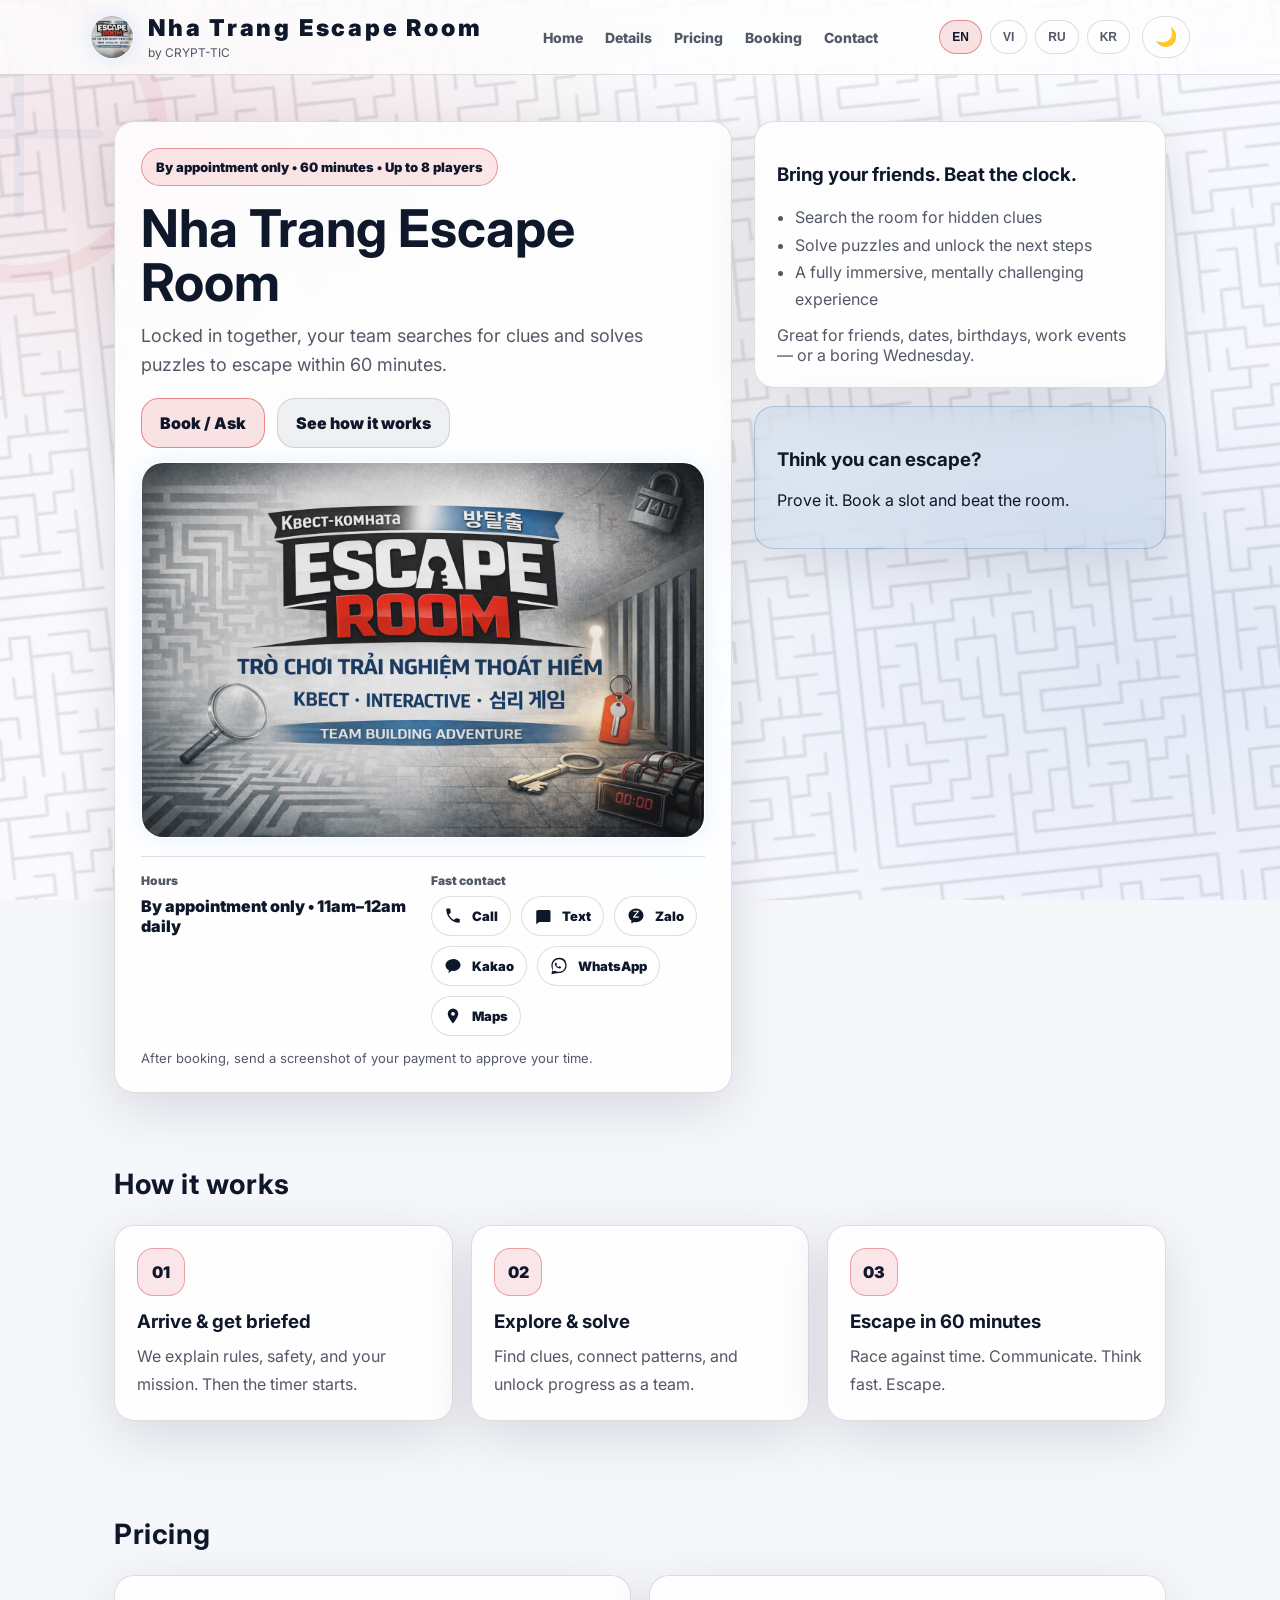
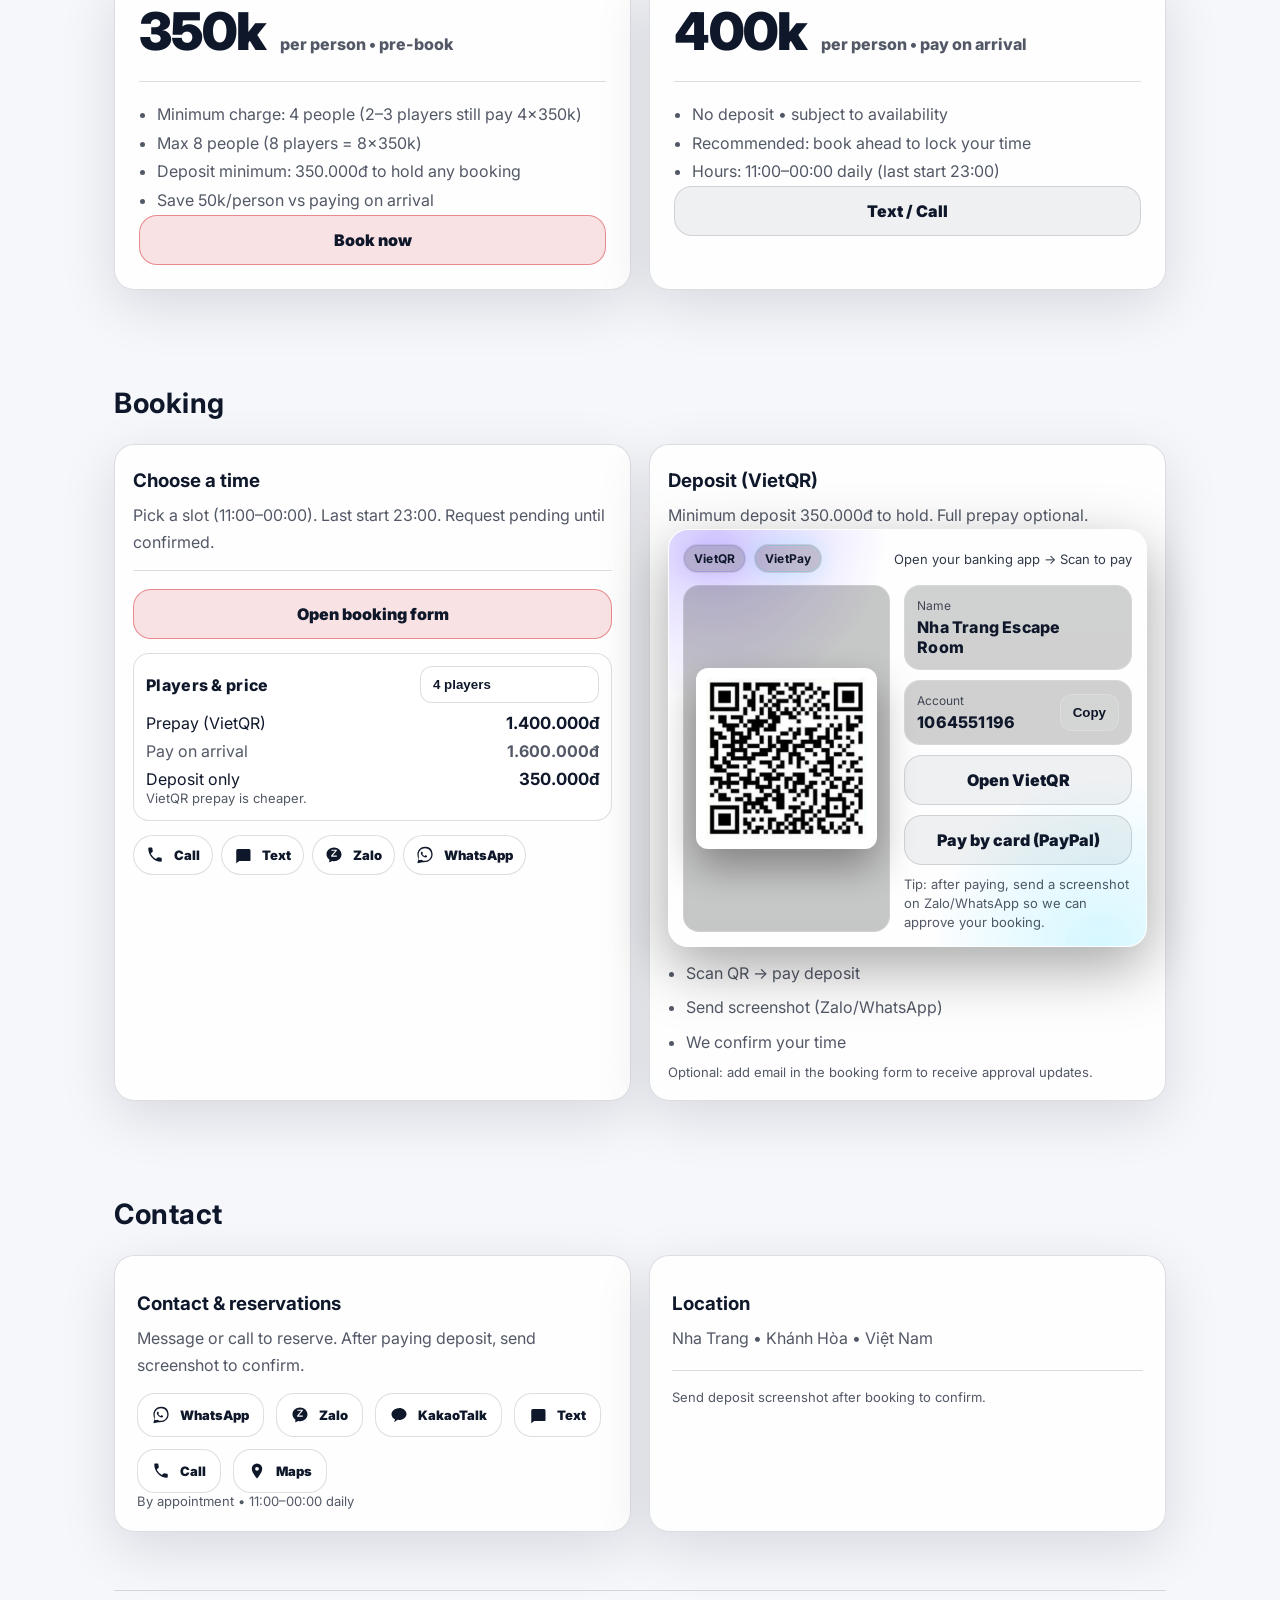
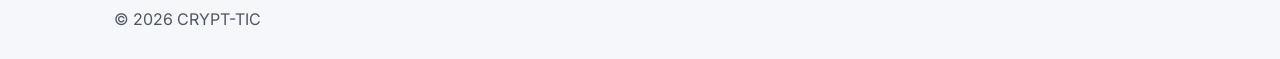
==== index.html @ bd9e9a72 "Add files via upload" ====
<!doctype html>
<html lang="en">
<head>
  <meta charset="utf-8"/>
  <meta name="viewport" content="width=device-width,initial-scale=1"/>
  <title>Nha Trang Escape Room by CRYPT-TIC • Nha Trang</title>
  <meta name="description" content="Escape room in Nha Trang. Book a time, pay deposit, and play in 60 minutes."/>
  <link rel="preconnect" href="https://fonts.googleapis.com">
  <link rel="preconnect" href="https://fonts.gstatic.com" crossorigin>
  <link href="https://fonts.googleapis.com/css2?family=Inter:wght@400;600;800;900&display=swap" rel="stylesheet">
  <link rel="stylesheet" href="styles.css"/>
</head>
<body>
  <div class="bg" aria-hidden="true"></div>

  <header class="topbar">
    <div class="wrap topbar-inner">
      <div class="brand">
        <img class="logo" src="[data-uri]" alt="Logo">
        <div class="brand-text">
          <div class="brand-title">Nha Trang Escape Room</div>
          <div class="brand-sub">by CRYPT-TIC</div>
        </div>
      </div>

      <button id="nav-toggle" class="nav-toggle" type="button" aria-label="Menu">☰</button>

      <nav class="nav">
        <a href="#home" data-i18n="nav_home">Home</a>
        <a href="#details" data-i18n="nav_details">Details</a>
        <a href="#pricing" data-i18n="nav_pricing">Pricing</a>
        <a href="#booking" data-i18n="nav_booking">Booking</a>
        <a href="#contact" data-i18n="nav_contact">Contact</a>
      </nav>

      <div class="lang-and-mode">
        <div class="lang">
          <button class="lang-btn" data-lang="en" type="button">EN</button>
          <button class="lang-btn" data-lang="vi" type="button">VI</button>
          <button class="lang-btn" data-lang="ru" type="button">RU</button>
          <button class="lang-btn" data-lang="ko" type="button">KR</button>
        </div>
        <button id="dark-toggle" class="dark-toggle" type="button" aria-label="Dark mode">🌙</button>
      </div>
    </div>
  </header>

  <main class="wrap">
    <section id="home" class="hero">
      <div class="hero-card">
        <div class="pill" data-i18n="pill">Private bookings • 60 minutes • Up to 8 players</div>
        <h1 data-i18n="hero_title">Nha Trang Escape Room</h1>
        <p class="lead" data-i18n="hero_lead">Locked in together, your team searches for clues and solves puzzles to escape within 60 minutes.</p>

        <div class="cta-row">
          <a class="btn primary" href="#booking" data-i18n="cta_book">Book / Ask</a>
          <a class="btn ghost" href="#details" data-i18n="cta_learn">See how it works</a>
        </div>
        <div class="heroMedia">
          <img src="[data-uri]" alt="Nha Trang Escape Room">
        </div>

        <div class="quick">
          <div class="quick-item">
            <div class="quick-label" data-i18n="quick_hours_label">Hours</div>
            <div class="quick-value" data-i18n="quick_hours_value">By appointment • 11am–12am daily</div>
          </div>

          <div class="quick-item">
            <div class="quick-label" data-i18n="quick_phone_label">Fast contact</div>
            <div class="quick-actions">
              <a class="chip" href="#" data-link="tel"><svg viewBox='0 0 24 24' width='18' height='18' fill='currentColor' aria-hidden='true'><path d='M6.62 10.79a15.05 15.05 0 0 0 6.59 6.59l2.2-2.2a1 1 0 0 1 1.01-.24c1.12.37 2.33.57 3.58.57a1 1 0 0 1 1 1V20a1 1 0 0 1-1 1C10.85 21 3 13.15 3 3a1 1 0 0 1 1-1h3.5a1 1 0 0 1 1 1c0 1.25.2 2.46.57 3.58a1 1 0 0 1-.24 1.01l-2.2 2.2z'/></svg><span data-i18n="btn_call">Call</span></a>
              <a class="chip" href="#" data-link="sms"><svg viewBox='0 0 24 24' width='18' height='18' fill='currentColor' aria-hidden='true'><path d='M4 4h16a2 2 0 0 1 2 2v13a1 1 0 0 1-1 1H7l-4 3V6a2 2 0 0 1 2-2zm2 5h12v2H6V9zm0 4h9v2H6v-2z'/></svg><span data-i18n="btn_text">Text</span></a>
              <a class="chip" href="#" data-link="zalo"><svg viewBox='0 0 24 24' width='18' height='18' fill='currentColor' aria-hidden='true'><path d='M12 2C6.48 2 2 6.02 2 10.97c0 2.84 1.47 5.37 3.77 7.03V22l3.66-2.01c.83.2 1.7.31 2.57.31 5.52 0 10-4.02 10-8.97S17.52 2 12 2zm3.73 12.21H8.27v-1.46l5.52-6.3H8.5V5h7.23v1.46l-5.52 6.3h5.52v1.45z'/></svg><span>Zalo</span></a>
              <a class="chip" href="#" data-link="kakao"><svg viewBox="0 0 24 24" width="18" height="18" fill="currentColor" aria-hidden="true"><path d="M12 3C6.48 3 2 6.58 2 11c0 2.86 1.88 5.39 4.7 6.82-.2.7-.74 2.56-.85 3-.14.58.21.57.44.42.18-.12 2.88-1.95 4.05-2.75.55.08 1.12.12 1.7.12 5.52 0 10-3.58 10-8s-4.48-8-10-8z"/></svg><span>Kakao</span></a>
              <a class="chip" href="#" data-link="whatsapp"><svg viewBox='0 0 32 32' width='18' height='18' fill='currentColor' aria-hidden='true'><path d='M19.11 17.37c-.27-.14-1.62-.8-1.87-.89-.25-.09-.43-.14-.61.14-.18.27-.7.89-.86 1.07-.16.18-.32.2-.59.07-.27-.14-1.15-.42-2.19-1.35-.81-.72-1.36-1.61-1.52-1.88-.16-.27-.02-.41.12-.55.12-.12.27-.32.41-.48.14-.16.18-.27.27-.45.09-.18.05-.34-.02-.48-.07-.14-.61-1.47-.84-2.01-.22-.54-.45-.46-.61-.47h-.52c-.18 0-.48.07-.73.34-.25.27-.95.93-.95 2.27s.97 2.64 1.11 2.82c.14.18 1.91 2.91 4.63 4.08.65.28 1.16.45 1.55.58.65.21 1.25.18 1.72.11.52-.08 1.62-.66 1.85-1.3.23-.64.23-1.19.16-1.3-.07-.11-.25-.18-.52-.32z'/><path d='M26.7 5.3A13.48 13.48 0 0 0 16 1.5C8.54 1.5 2.5 7.54 2.5 15c0 2.38.62 4.7 1.8 6.74L2.5 30.5l9-1.76A13.43 13.43 0 0 0 16 28.5c7.46 0 13.5-6.04 13.5-13.5 0-3.6-1.4-6.98-2.8-9.7zM16 26.3c-2.03 0-4.02-.55-5.76-1.6l-.41-.24-5.34 1.04 1.01-5.2-.27-.43A11.22 11.22 0 0 1 4.8 15C4.8 8.8 9.8 3.8 16 3.8S27.2 8.8 27.2 15 22.2 26.3 16 26.3z'/></svg><span>WhatsApp</span></a>
              <a class="chip" href="#" data-link="maps"><svg viewBox='0 0 24 24' width='18' height='18' fill='currentColor' aria-hidden='true'><path d='M12 2a7 7 0 0 1 7 7c0 5.25-7 13-7 13S5 14.25 5 9a7 7 0 0 1 7-7zm0 9.5a2.5 2.5 0 1 0 0-5 2.5 2.5 0 0 0 0 5z'/></svg><span data-i18n="btn_maps">Maps</span></a>
            </div>
          </div>
        </div>

        <div class="muted small hint-inline" data-i18n="screenshot_note">After booking, send a screenshot of your payment to approve your time.</div>
      </div>

      <div class="hero-side">
        <div class="panel">
          <h3 data-i18n="side_title">Bring your friends. Beat the clock.</h3>
          <ul class="bullets">
            <li data-i18n="b1">Search the room for hidden clues</li>
            <li data-i18n="b2">Solve puzzles and unlock the next steps</li>
            <li data-i18n="b3">A fully immersive, mentally challenging experience</li>
          </ul>
          <div class="note" data-i18n="side_note">Great for friends, dates, birthdays, work events — or a boring Wednesday.</div>
        </div>

        <div class="panel panel-dark">
          <h3 data-i18n="challenge_title">Think you can escape?</h3>
          <p data-i18n="challenge_text">Prove it. Book a slot and beat the room.</p>
        </div>
      </div>
    </section>

    <section id="details" class="section">
      <h2 data-i18n="details_title">How it works</h2>
      <div class="grid-3">
        <div class="card">
          <div class="card-num">01</div>
          <h3 data-i18n="d1_title">Arrive & get briefed</h3>
          <p data-i18n="d1_text">We explain rules, safety, and your mission. Then the timer starts.</p>
        </div>
        <div class="card">
          <div class="card-num">02</div>
          <h3 data-i18n="d2_title">Explore & solve</h3>
          <p data-i18n="d2_text">Find clues, connect patterns, and unlock progress as a team.</p>
        </div>
        <div class="card">
          <div class="card-num">03</div>
          <h3 data-i18n="d3_title">Escape in 60 minutes</h3>
          <p data-i18n="d3_text">Race against time. Communicate. Think fast. Escape.</p>
        </div>
      </div>
    </section>

    <section id="pricing" class="section">
      <h2 data-i18n="pricing_title">Pricing</h2>
      <div class="pricing">
        <div class="price-card">
          <div class="price-top">
            <div class="price-big">350k</div>
            <div class="price-sub" data-i18n="price_prebook_sub">per person • pre-book</div>
          </div>
          <div class="divider"></div>
          <ul class="checklist">
            <li data-i18n="price_min_charge">Minimum charge: 4 people (2–3 players still pay 4×350k)</li>
            <li data-i18n="price_max">Max 8 people (8 players = 8×350k)</li>
            <li data-i18n="price_deposit">Deposit minimum: 350.000đ to hold any booking</li>
            <li data-i18n="price_save">Save 50k/person vs paying on arrival</li>
          </ul>
          <a class="btn primary full" href="#" id="book-now" data-i18n="cta_booknow">Book now</a>
        </div>

        <div class="price-card">
          <div class="price-top">
            <div class="price-big">400k</div>
            <div class="price-sub" data-i18n="price_walkin_sub">per person • pay on arrival</div>
          </div>
          <div class="divider"></div>
          <ul class="checklist">
            <li data-i18n="price_walkin_rule1">No deposit • subject to availability</li>
            <li data-i18n="price_walkin_rule2">Recommended: book ahead to lock your time</li>
            <li data-i18n="price_hours">Hours: 11:00–00:00 daily (last start 23:00)</li>
          </ul>
          <a class="btn ghost full" href="#contact" data-i18n="cta_textcall">Text / Call</a>
        </div>
      </div>
    </section>

    <section id="booking" class="section">
      <h2 data-i18n="booking_title">Booking</h2>
      <div class="contact compact">
        <div class="card">
          <h3 data-i18n="booking_calendar_title">Choose a time</h3>
<p class="muted" style="margin-top:10px" data-i18n="booking_calendar_text">Pick a slot (11:00–00:00). Last start 23:00. Request pending until confirmed.</p>
          <div class="divider" style="margin-top:14px"></div>
          <a class="btn primary full booking-open-top" href="#" id="openBookingBtn" target="_blank" rel="noopener" data-i18n="booking_open">Open booking form</a>


          

          

          <div class="paycalc" aria-label="Price calculator" style="margin-top:14px;">
                  <div class="paycalc-top">
                    <div class="paycalc-title">Players & price</div>
                    <div class="paycalc-select">
                      <label for="calcPlayers" class="sr-only">Players</label>
                      <select id="calcPlayers" aria-label="Players"></select>
                    </div>
                  </div>
                  <div class="paycalc-lines">
                    <div class="paycalc-line"><span>Prepay (VietQR)</span><strong id="calcPrepay">—</strong></div>
                    <div class="paycalc-line muted"><span>Pay on arrival</span><strong id="calcArrival">—</strong></div>
                    <div class="paycalc-line"><span>Deposit only</span><strong id="calcDeposit">—</strong></div>
                  </div>
                  <div class="muted small" id="calcNote">Minimum charge applies (4 players). VietQR prepay is cheaper.</div>
                </div>

<div class="booking-actions" style="margin-top:14px">
            <a class="chip" href="#" data-link="tel"><svg viewBox='0 0 24 24' width='18' height='18' fill='currentColor' aria-hidden='true'><path d='M6.62 10.79a15.05 15.05 0 0 0 6.59 6.59l2.2-2.2a1 1 0 0 1 1.01-.24c1.12.37 2.33.57 3.58.57a1 1 0 0 1 1 1V20a1 1 0 0 1-1 1C10.85 21 3 13.15 3 3a1 1 0 0 1 1-1h3.5a1 1 0 0 1 1 1c0 1.25.2 2.46.57 3.58a1 1 0 0 1-.24 1.01l-2.2 2.2z'/></svg><span data-i18n="btn_call">Call</span></a>
            <a class="chip" href="#" data-link="sms"><svg viewBox='0 0 24 24' width='18' height='18' fill='currentColor' aria-hidden='true'><path d='M4 4h16a2 2 0 0 1 2 2v13a1 1 0 0 1-1 1H7l-4 3V6a2 2 0 0 1 2-2zm2 5h12v2H6V9zm0 4h9v2H6v-2z'/></svg><span data-i18n="btn_text">Text</span></a>
            <a class="chip" href="#" data-link="zalo"><svg viewBox='0 0 24 24' width='18' height='18' fill='currentColor' aria-hidden='true'><path d='M12 2C6.48 2 2 6.02 2 10.97c0 2.84 1.47 5.37 3.77 7.03V22l3.66-2.01c.83.2 1.7.31 2.57.31 5.52 0 10-4.02 10-8.97S17.52 2 12 2zm3.73 12.21H8.27v-1.46l5.52-6.3H8.5V5h7.23v1.46l-5.52 6.3h5.52v1.45z'/></svg><span>Zalo</span></a>
            <a class="chip" href="#" data-link="whatsapp"><svg viewBox='0 0 32 32' width='18' height='18' fill='currentColor' aria-hidden='true'><path d='M19.11 17.37c-.27-.14-1.62-.8-1.87-.89-.25-.09-.43-.14-.61.14-.18.27-.7.89-.86 1.07-.16.18-.32.2-.59.07-.27-.14-1.15-.42-2.19-1.35-.81-.72-1.36-1.61-1.52-1.88-.16-.27-.02-.41.12-.55.12-.12.27-.32.41-.48.14-.16.18-.27.27-.45.09-.18.05-.34-.02-.48-.07-.14-.61-1.47-.84-2.01-.22-.54-.45-.46-.61-.47h-.52c-.18 0-.48.07-.73.34-.25.27-.95.93-.95 2.27s.97 2.64 1.11 2.82c.14.18 1.91 2.91 4.63 4.08.65.28 1.16.45 1.55.58.65.21 1.25.18 1.72.11.52-.08 1.62-.66 1.85-1.3.23-.64.23-1.19.16-1.3-.07-.11-.25-.18-.52-.32z'/><path d='M26.7 5.3A13.48 13.48 0 0 0 16 1.5C8.54 1.5 2.5 7.54 2.5 15c0 2.38.62 4.7 1.8 6.74L2.5 30.5l9-1.76A13.43 13.43 0 0 0 16 28.5c7.46 0 13.5-6.04 13.5-13.5 0-3.6-1.4-6.98-2.8-9.7zM16 26.3c-2.03 0-4.02-.55-5.76-1.6l-.41-.24-5.34 1.04 1.01-5.2-.27-.43A11.22 11.22 0 0 1 4.8 15C4.8 8.8 9.8 3.8 16 3.8S27.2 8.8 27.2 15 22.2 26.3 16 26.3z'/></svg><span>WhatsApp</span></a>
          </div>

          <!-- Duplicate booking CTA removed: keep only the TOP Open booking form button -->
        </div>

        <div class="card">
          <h3 data-i18n="booking_deposit_title">Deposit (VietQR)</h3>
          <p class="muted" data-i18n="booking_deposit_text">Minimum deposit 350.000đ to hold. Full prepay optional.</p>
                    <div class="paycard">
            <div class="paycard-head">
              <div class="paycard-logos" aria-hidden="true">
                <span class="logo-chip vietqr">VietQR</span>
                <span class="logo-chip vietpay">VietPay</span>
              </div>
              <div class="paycard-note" data-i18n="pay_note">Open your banking app → Scan to pay</div>
            </div>

            <div class="paycard-body">
              <div class="paycard-qr">
                <img id="vietqr" src="" alt="VietQR payment QR" class="qr-code" loading="lazy">
              </div>

              <div class="paycard-info">
                <div class="payrow">
                  <div class="k" data-i18n="pay_name_label">Name</div>
                  <div class="v">Nha Trang Escape Room</div>
                </div>
                <div class="payrow">
                  <div class="k" data-i18n="pay_account_label">Account</div>
                  <div class="v">1064551196</div>
                  <button class="copy" data-copy="1064551196" type="button" aria-label="Copy account" data-i18n="copy_btn">Copy</button>
                </div>


                <a id="open-vietqr" class="btn ghost full" href="#" target="_blank" rel="noopener" data-i18n="booking_open_vietqr">Open VietQR</a>
                <a id="pay-card" class="btn ghost full" href="#" target="_blank" rel="noopener">Pay by card (PayPal)</a>
                <div class="muted small" data-i18n="pay_tip">Tip: after paying, send a screenshot on Zalo/WhatsApp so we can approve your booking.</div>
              </div>
            </div>
          </div>
          <ul class="checklist">
            <li data-i18n="booking_step1">Scan QR → pay deposit</li>
            <li data-i18n="booking_step2">Send screenshot (SMS/Zalo/WhatsApp)</li>
            <li data-i18n="booking_step3">We confirm your time</li>
          </ul>
          <div class="muted small" data-i18n="booking_email_note">Optional: add email in the booking form to receive approval updates.</div>
        </div>
      </div>
    </section>

    <section id="contact" class="section">
      <h2 data-i18n="contact_title">Contact</h2>
      <div class="contact compact">
        <div class="card">
          <h3 data-i18n="contact_book">Contact & reservations</h3>
          <p class="muted" data-i18n="contact_text">Message or call to reserve. After paying deposit, send screenshot to confirm.</p>

          <div class="social-buttons">
            <a class="chip big" href="#" data-link="whatsapp"><svg viewBox='0 0 32 32' width='18' height='18' fill='currentColor' aria-hidden='true'><path d='M19.11 17.37c-.27-.14-1.62-.8-1.87-.89-.25-.09-.43-.14-.61.14-.18.27-.7.89-.86 1.07-.16.18-.32.2-.59.07-.27-.14-1.15-.42-2.19-1.35-.81-.72-1.36-1.61-1.52-1.88-.16-.27-.02-.41.12-.55.12-.12.27-.32.41-.48.14-.16.18-.27.27-.45.09-.18.05-.34-.02-.48-.07-.14-.61-1.47-.84-2.01-.22-.54-.45-.46-.61-.47h-.52c-.18 0-.48.07-.73.34-.25.27-.95.93-.95 2.27s.97 2.64 1.11 2.82c.14.18 1.91 2.91 4.63 4.08.65.28 1.16.45 1.55.58.65.21 1.25.18 1.72.11.52-.08 1.62-.66 1.85-1.3.23-.64.23-1.19.16-1.3-.07-.11-.25-.18-.52-.32z'/><path d='M26.7 5.3A13.48 13.48 0 0 0 16 1.5C8.54 1.5 2.5 7.54 2.5 15c0 2.38.62 4.7 1.8 6.74L2.5 30.5l9-1.76A13.43 13.43 0 0 0 16 28.5c7.46 0 13.5-6.04 13.5-13.5 0-3.6-1.4-6.98-2.8-9.7zM16 26.3c-2.03 0-4.02-.55-5.76-1.6l-.41-.24-5.34 1.04 1.01-5.2-.27-.43A11.22 11.22 0 0 1 4.8 15C4.8 8.8 9.8 3.8 16 3.8S27.2 8.8 27.2 15 22.2 26.3 16 26.3z'/></svg><span>WhatsApp</span></a>
            <a class="chip big" href="#" data-link="zalo"><svg viewBox='0 0 24 24' width='18' height='18' fill='currentColor' aria-hidden='true'><path d='M12 2C6.48 2 2 6.02 2 10.97c0 2.84 1.47 5.37 3.77 7.03V22l3.66-2.01c.83.2 1.7.31 2.57.31 5.52 0 10-4.02 10-8.97S17.52 2 12 2zm3.73 12.21H8.27v-1.46l5.52-6.3H8.5V5h7.23v1.46l-5.52 6.3h5.52v1.45z'/></svg><span>Zalo</span></a>
            <a class="chip big" href="#" data-link="kakao"><svg viewBox="0 0 24 24" width="18" height="18" fill="currentColor" aria-hidden="true"><path d="M12 3C6.48 3 2 6.58 2 11c0 2.86 1.88 5.39 4.7 6.82-.2.7-.74 2.56-.85 3-.14.58.21.57.44.42.18-.12 2.88-1.95 4.05-2.75.55.08 1.12.12 1.7.12 5.52 0 10-3.58 10-8s-4.48-8-10-8z"/></svg><span>KakaoTalk</span></a>
            <a class="chip big" href="#" data-link="sms"><svg viewBox='0 0 24 24' width='18' height='18' fill='currentColor' aria-hidden='true'><path d='M4 4h16a2 2 0 0 1 2 2v13a1 1 0 0 1-1 1H7l-4 3V6a2 2 0 0 1 2-2zm2 5h12v2H6V9zm0 4h9v2H6v-2z'/></svg><span data-i18n="btn_text">Text</span></a>
            <a class="chip big" href="#" data-link="tel"><svg viewBox='0 0 24 24' width='18' height='18' fill='currentColor' aria-hidden='true'><path d='M6.62 10.79a15.05 15.05 0 0 0 6.59 6.59l2.2-2.2a1 1 0 0 1 1.01-.24c1.12.37 2.33.57 3.58.57a1 1 0 0 1 1 1V20a1 1 0 0 1-1 1C10.85 21 3 13.15 3 3a1 1 0 0 1 1-1h3.5a1 1 0 0 1 1 1c0 1.25.2 2.46.57 3.58a1 1 0 0 1-.24 1.01l-2.2 2.2z'/></svg><span data-i18n="btn_call">Call</span></a>
            <a class="chip big" href="#" data-link="maps"><svg viewBox='0 0 24 24' width='18' height='18' fill='currentColor' aria-hidden='true'><path d='M12 2a7 7 0 0 1 7 7c0 5.25-7 13-7 13S5 14.25 5 9a7 7 0 0 1 7-7zm0 9.5a2.5 2.5 0 1 0 0-5 2.5 2.5 0 0 0 0 5z'/></svg><span data-i18n="btn_maps">Maps</span></a>
          </div>

          <div class="small muted" data-i18n="contact_hours">By appointment • 11:00–00:00 daily</div>
        </div>

        <div class="card">
          <h3 data-i18n="contact_location_title">Location</h3>
          <p class="muted" data-i18n="contact_location_text">Nha Trang • Khánh Hòa • Việt Nam</p>
          <div class="divider"></div>
          <div class="small muted" data-i18n="contact_note">Send deposit screenshot after booking to confirm.</div>
        </div>
      </div>
    </section>

    <footer class="footer">
      <div class="muted">© <span id="year"></span> CRYPT-TIC</div>
    </footer>
  </main>

  <script src="app.js"></script>
</body>
</html>
---- styles.css ----
:root{
  --bg:#f6f7fb;
  --card:rgba(255,255,255,.86);
  --text:#0f172a;
  --muted:rgba(15,23,42,.72);
  --line:rgba(15,23,42,.14);
  --accent:#d11c24;
  --accent2:#1d5fa7;
  --shadow:0 16px 55px rgba(2,6,23,.12);
  --glow:0 0 28px rgba(120,190,255,.18);
  --r:20px;
  --max:1100px;
  --pad:24px;
  --glass:blur(14px);
}
body.dark{
  --bg:#0b1220;
  --card:rgba(15,23,42,.82);
  --text:#f1f5f9;
  --muted:rgba(241,245,249,.74);
  --line:rgba(255,255,255,.14);
  --shadow:0 18px 70px rgba(0,0,0,.50);
}
*{box-sizing:border-box}
html,body{height:100%}
body{
  margin:0;
  font-family: Inter, system-ui, -apple-system, Segoe UI, Roboto, Arial, sans-serif;
  background:var(--bg);
  color:var(--text);
  overflow-x:hidden;
  transition:background .35s, color .35s;
}
.wrap{width:min(var(--max), calc(100% - 48px)); margin:0 auto; padding:0 var(--pad);}

.bg{
  position:fixed;
  inset:0;
  z-index:-3;
  background:
    radial-gradient(900px 520px at 12% 18%, rgba(209,28,36,.10), transparent 58%),
    radial-gradient(900px 520px at 88% 72%, rgba(29,95,167,.10), transparent 58%),
    linear-gradient(135deg, #f5f6fb 0%, #fbfcff 45%, #f2f4ff 100%);
  overflow:hidden;
}

/* Animated maze layer (subtle) */
.bg::before{
  content:"";
  position:absolute;
  inset:-20%;
  background-image: url("maze.webp");
  background-repeat: repeat;
  background-size: 360px 360px;
  opacity: .10;
  animation: mazeDrift 48s linear infinite;
  pointer-events:none;
  transform: rotate(-6deg) translateZ(0);
}

/* magnifying glass + light grain */
.bg::after{
  content:"";
  position:absolute;
  inset:-30%;
  background-image:
    url("data:image/svg+xml,%3Csvg%20xmlns%3D%22http%3A%2F%2Fwww.w3.org%2F2000%2Fsvg%22%20width%3D%22520%22%20height%3D%22520%22%20viewBox%3D%220%200%20520%20520%22%3E%0A%3Cg%20fill%3D%22none%22%20stroke%3D%22rgba%28209%2C28%2C36%2C0.22%29%22%20stroke-width%3D%2218%22%20stroke-linecap%3D%22round%22%20stroke-linejoin%3D%22round%22%3E%0A%3Ccircle%20cx%3D%22220%22%20cy%3D%22220%22%20r%3D%22140%22%2F%3E%0A%3Cpath%20d%3D%22M320%20320L430%20430%22%2F%3E%0A%3C%2Fg%3E%0A%3Cg%20fill%3D%22none%22%20stroke%3D%22rgba%2829%2C95%2C167%2C0.18%29%22%20stroke-width%3D%2210%22%20stroke-linecap%3D%22round%22%3E%0A%3Cpath%20d%3D%22M140%20220h160M220%20140v160%22%2F%3E%0A%3C%2Fg%3E%0A%3C%2Fsvg%3E"),
    url("data:image/svg+xml,%3Csvg%20xmlns%3D%27http%3A//www.w3.org/2000/svg%27%20width%3D%27200%27%20height%3D%27200%27%3E%3Cfilter%20id%3D%27n%27%3E%3CfeTurbulence%20type%3D%27fractalNoise%27%20baseFrequency%3D%270.9%27%20numOctaves%3D%272%27%20stitchTiles%3D%27stitch%27/%3E%3C/filter%3E%3Crect%20width%3D%27200%27%20height%3D%27200%27%20filter%3D%27url(%23n)%27%20opacity%3D%270.09%27/%3E%3C/svg%3E");
  background-repeat:no-repeat, repeat;
  background-position: 12% 20%, 0 0;
  background-size: 520px 520px, 200px 200px;
  opacity: .28;
  pointer-events:none;
}

@keyframes mazeDrift{
  0% { background-position: 0 0; }
  100% { background-position: 420px 260px; }
}

body.dark .bg{
  background:
    radial-gradient(900px 520px at 12% 18%, rgba(209,28,36,.14), transparent 60%),
    radial-gradient(900px 520px at 88% 72%, rgba(29,95,167,.14), transparent 60%),
    linear-gradient(135deg, #070b14 0%, #0b1220 45%, #0a1020 100%);
}
body.dark .bg::before{
  opacity:.12;
  filter: invert(1) contrast(1.05);
}
body.dark .bg::after{ opacity:.22; }

.topbar{position:sticky; top:0; z-index:100;
  backdrop-filter:var(--glass);
  background: rgba(255,255,255,.72);
  border-bottom:1px solid var(--line);
}
body.dark .topbar{background: rgba(11,18,32,.82);}
.topbar-inner{display:flex; align-items:center; justify-content:space-between; gap:14px; padding:14px 0;}

.brand{display:flex; align-items:center; gap:14px; min-width:200px;}
.brand-mark{width:16px;height:38px;border-radius:12px;background:linear-gradient(to bottom,var(--accent), rgba(209,28,36,.35));box-shadow:0 0 0 2px rgba(255,255,255,.18) inset;}
body.dark .brand-mark{background:linear-gradient(to bottom,var(--accent2), rgba(29,95,167,.55));}
.brand-title{font-weight:900; letter-spacing:.12em; font-size:1.45rem;}
.brand-sub{font-size:12px; color:var(--muted); margin-top:3px;}

.nav{display:none; gap:22px;}
@media(min-width:860px){.nav{display:flex}}
.nav a{color:var(--muted); text-decoration:none; font-weight:800; font-size:14px;}
.nav a:hover{color:var(--text);}

.lang-and-mode{display:flex; gap:12px; align-items:center;}
.lang{display:flex; gap:8px; flex-wrap:wrap;}
.lang-btn{border:1px solid var(--line); background: rgba(255,255,255,.55); color: var(--muted); padding:9px 12px; border-radius:999px; cursor:pointer; font-weight:900; font-size:12px; transition: transform .18s, background .18s;}
body.dark .lang-btn{background: rgba(255,255,255,.06);}
.lang-btn:hover{transform: translateY(-1px);}
.lang-btn.active{border-color: rgba(209,28,36,.45); background: rgba(209,28,36,.12); color: var(--text);}
body.dark .lang-btn.active{border-color: rgba(29,95,167,.55); background: rgba(29,95,167,.18);}
.dark-toggle{border:1px solid var(--line); background: rgba(255,255,255,.55); border-radius: 999px; padding:9px 12px; cursor:pointer; font-size:18px;}
body.dark .dark-toggle{background: rgba(255,255,255,.06);}

.hero{display:grid; grid-template-columns: 1.2fr .8fr; gap:22px; padding:46px 0 26px;}
@media(max-width:900px){.hero{grid-template-columns:1fr; padding-top:22px;}}

.hero-card, .panel, .card, .price-card{background: var(--card); border:1px solid var(--line); border-radius: var(--r); box-shadow: var(--shadow); padding:26px; backdrop-filter:var(--glass);}
.pill{display:inline-block; padding:10px 14px; border-radius:999px; border:1px solid rgba(209,28,36,.40); background: rgba(209,28,36,.10); color: var(--text); font-weight:900; font-size:13px;}
body.dark .pill{border-color: rgba(29,95,167,.55); background: rgba(29,95,167,.14);}
h1{margin:16px 0 12px; font-size:clamp(34px,4.3vw,52px); line-height:1.04;}
.lead{margin:0 0 18px; color:var(--muted); font-size:18px; line-height:1.6;}

.cta-row{display:flex; gap:12px; flex-wrap:wrap; margin-top:12px;}
.btn{display:inline-flex; align-items:center; justify-content:center; gap:10px; text-decoration:none; font-weight:900; border-radius:18px; padding:14px 18px; border:1px solid var(--line); color: var(--text); background: rgba(15,23,42,.06); transition: transform .18s, box-shadow .18s, background .18s;}
body.dark .btn{background: rgba(255,255,255,.06);}
.btn:hover{transform: translateY(-2px); box-shadow: 0 10px 28px rgba(2,6,23,.12);}
.btn.primary{background: rgba(209,28,36,.12); border-color: rgba(209,28,36,.45);}
body.dark .btn.primary{background: rgba(29,95,167,.18); border-color: rgba(29,95,167,.55);}
.btn.ghost:hover{background: rgba(255,255,255,.22);}
.btn.full{width:100%;}

.quick{display:grid; grid-template-columns: 1fr 1fr; gap:16px; margin-top:18px; padding-top:16px; border-top:1px solid var(--line);}
@media(max-width:650px){.quick{grid-template-columns:1fr}}
.quick-label{font-size:12px; color:var(--muted); font-weight:900;}
.quick-value{margin-top:8px; font-weight:900;}
.quick-actions, .booking-actions{display:flex; gap:10px; flex-wrap:wrap; margin-top:8px;}
.chip{display:inline-flex; align-items:center; gap:10px; padding:10px 12px; border-radius: 999px; border:1px solid var(--line); background: rgba(255,255,255,.55); color: var(--text); text-decoration:none; font-weight:900; font-size:13px;}
body.dark .chip{background: rgba(255,255,255,.06);}
.chip.big{border-radius:18px; padding:12px 14px;}
.hint-inline{margin-top:14px}
.hero-side{display:flex; flex-direction:column; gap:18px;}
.panel{padding:22px}
.panel-dark{background: rgba(29,95,167,.10); border-color: rgba(29,95,167,.25);}
body.dark .panel-dark{background: rgba(29,95,167,.18);}
.bullets{margin:0; padding-left:18px; color:var(--muted); line-height:1.7;}
.note{margin-top:12px; color:var(--muted)}

.section{padding:48px 0}
h2{margin:0 0 24px; font-size:28px; letter-spacing:.02em}
.grid-3{display:grid; grid-template-columns: repeat(3, 1fr); gap:18px;}
@media(max-width:900px){.grid-3{grid-template-columns:1fr}}
.card{padding:22px}
.card-num{width:48px; height:48px; border-radius:16px; display:flex; align-items:center; justify-content:center; font-weight:900; border:1px solid rgba(209,28,36,.35); background: rgba(209,28,36,.10);}
body.dark .card-num{border-color: rgba(29,95,167,.55); background: rgba(29,95,167,.14);}
.card h3{margin:14px 0 10px}
.card p{margin:0; color:var(--muted); line-height:1.7}

.pricing{display:grid; grid-template-columns: 1fr 1fr; gap:18px;}
@media(max-width:900px){.pricing{grid-template-columns:1fr}}
.price-card{padding:24px}
.price-top{display:flex; align-items:baseline; gap:14px}
.price-big{font-size:52px; font-weight:900; letter-spacing:-.02em}
.price-sub{color:var(--muted); font-weight:800}
.divider{height:1px; background:var(--line); margin:18px 0}
.checklist{margin:0; padding-left:18px; color:var(--muted); line-height:1.8}

.contact.compact{display:grid; grid-template-columns: 1fr 1fr; gap:18px}
@media(max-width:900px){.contact.compact{grid-template-columns:1fr}}

.qr-container{text-align:center; margin:18px 0; padding:16px; border-radius:18px; border:1px solid var(--line); background: rgba(255,255,255,.45);}
body.dark .qr-container{background: rgba(255,255,255,.06)}
.qr-code{max-width:230px; width:100%; height:auto; border-radius:16px; box-shadow: 0 14px 36px rgba(0,0,0,.18)}

.booking-embed{width:100%; height:clamp(420px, 72vh, 760px); border:1px solid var(--line); border-radius:18px; background: rgba(255,255,255,.35);}
body.dark .booking-embed{background: rgba(255,255,255,.06)}
.embed-toggle{margin-top:12px}
.embed-toggle summary{cursor:pointer; color:var(--muted); font-weight:900; list-style:none;}
.embed-toggle summary::-webkit-details-marker{display:none;}
.embed-toggle summary::after{content:"▾"; margin-left:10px; font-size:14px;}
.embed-toggle[open] summary::after{content:"▴";}
.embed-toggle .booking-embed{height:620px; margin-top:12px;}
@media(max-width:900px){
  .embed-toggle .booking-embed{height:640px;}
}
.social-buttons{display:flex; gap:12px; flex-wrap:wrap; margin-top:14px}

.footer{display:flex; justify-content:space-between; gap:12px; border-top:1px solid var(--line); padding:18px 0 30px; margin-top:10px}
.muted{color:var(--muted)}
.small{font-size:13px}

/* Mobile nav */
.nav-toggle{
  display:none;
  border:1px solid var(--line);
  background:var(--card);
  backdrop-filter: var(--glass);
  -webkit-backdrop-filter: var(--glass);
  border-radius:14px;
  padding:10px 12px;
  font-size:18px;
  line-height:1;
  color:var(--text);
  box-shadow:0 10px 30px rgba(2,6,23,.10);
}
@media (max-width: 900px){
  .nav-toggle{display:inline-flex; align-items:center; justify-content:center;}
  .nav{
    position:fixed;
    top:74px;
    right:18px;
    left:18px;
    display:flex;
    flex-direction:column;
    gap:8px;
    padding:14px;
    border:1px solid var(--line);
    background:var(--card);
    backdrop-filter: var(--glass);
    -webkit-backdrop-filter: var(--glass);
    border-radius:18px;
    box-shadow: var(--shadow);
    transform: translateY(-14px);
    opacity:0;
    pointer-events:none;
    transition: .22s ease;
  }
  body.nav-open .nav{
    transform: translateY(0);
    opacity:1;
    pointer-events:auto;
  }
}


/* Payment card (VietQR) */
.paycard{
  border-radius: 20px;
  border: 1px solid rgba(255,255,255,.14);
  background: linear-gradient(180deg, rgba(255,255,255,.09), rgba(255,255,255,.05));
  box-shadow: 0 20px 60px rgba(0,0,0,.35), 0 0 0 1px rgba(255,255,255,.04) inset;
  overflow: hidden;
  position: relative;
}
.paycard:before{
  content:"";
  position:absolute; inset:-2px;
  background: radial-gradient(60% 70% at 10% 0%, rgba(124,92,255,.35), transparent 60%),
              radial-gradient(60% 70% at 90% 100%, rgba(0,212,255,.18), transparent 60%);
  pointer-events:none;
  opacity:.9;
}
.paycard > *{ position:relative; }

.paycard-head{
  display:flex;
  align-items:center;
  justify-content:space-between;
  gap:12px;
  padding:14px 14px 12px;
}
.paycard-note{ font-size:13px; opacity:.85; }
.paycard-logos{ display:flex; gap:8px; flex-wrap:wrap; }

.logo-chip{
  display:inline-flex;
  align-items:center;
  padding:6px 10px;
  border-radius:999px;
  font-size:12px;
  font-weight:700;
  letter-spacing:.2px;
  border:1px solid rgba(255,255,255,.18);
  background: rgba(0,0,0,.18);
  backdrop-filter: blur(10px);
}
.logo-chip.vietqr{ box-shadow: 0 0 0 1px rgba(124,92,255,.25) inset, 0 0 24px rgba(124,92,255,.25); }
.logo-chip.vietpay{ box-shadow: 0 0 0 1px rgba(0,212,255,.18) inset, 0 0 24px rgba(0,212,255,.18); }

.paycard-body{
  display:grid;
  grid-template-columns: 1fr 1.1fr;
  gap:14px;
  padding: 0 14px 14px;
}
.paycard-qr{
  display:flex;
  align-items:center;
  justify-content:center;
  padding:12px;
  border-radius:16px;
  border:1px solid rgba(255,255,255,.16);
  background: rgba(0,0,0,.22);
}
.paycard-qr .qr-code{
  width:100%;
  max-width: 260px;
  height:auto;
  border-radius:12px;
  background:#fff;
  padding:10px;
  box-shadow: 0 18px 40px rgba(0,0,0,.35);
}
.paycard-info{
  display:flex;
  flex-direction:column;
  gap:10px;
  justify-content:center;
}
.payrow{
  display:grid;
  grid-template-columns: 1fr auto;
  grid-template-areas:
    "k copy"
    "v copy";
  gap:4px 10px;
  padding:12px;
  border-radius:16px;
  border:1px solid rgba(255,255,255,.14);
  background: rgba(0,0,0,.18);
}
.payrow .k{ grid-area:k; font-size:12px; opacity:.75; }
.payrow .v{ grid-area:v; font-weight:800; letter-spacing:.2px; word-break:break-word; }
.payrow .copy{
  grid-area:copy;
  align-self:center;
  justify-self:end;
  border-radius:12px;
  padding:10px 12px;
  border:1px solid rgba(255,255,255,.18);
  background: rgba(255,255,255,.08);
  color: inherit;
  font-weight:800;
  cursor:pointer;
}
.payrow .copy:active{ transform: translateY(1px); }
.payrow .copy.copied{
  border-color: rgba(0,212,255,.35);
  box-shadow: 0 0 0 1px rgba(0,212,255,.22) inset, 0 0 20px rgba(0,212,255,.18);
}

@media (max-width: 840px){
  .paycard-body{ grid-template-columns: 1fr; }
  .paycard-qr .qr-code{ max-width: 320px; }
}


/* --- Compact booking + deposit --- */
#booking .card{padding:18px}
#booking .card h3{margin-top:6px}
#booking .muted.small{line-height:1.45}
#booking .checklist{margin:12px 0 0; padding-left:18px}
#booking .checklist li{margin:6px 0}

/* Hide broken embed toggle (removed) safety */
.embed-toggle{display:none !important}

/* Screen reader only */
.sr-only{position:absolute;width:1px;height:1px;padding:0;margin:-1px;overflow:hidden;clip:rect(0,0,0,0);white-space:nowrap;border:0}

/* Payment calculator */
.paycalc{margin-top:14px;border:1px solid var(--line);border-radius:16px;padding:12px;background:rgba(255,255,255,.55);backdrop-filter:var(--glass)}
body.dark .paycalc{background:rgba(0,0,0,.25)}
.paycalc-top{display:flex;align-items:center;justify-content:space-between;gap:10px}
.paycalc-title{font-weight:800;letter-spacing:.3px}
.paycalc select{appearance:none;border:1px solid var(--line);background:rgba(255,255,255,.6);color:var(--text);border-radius:12px;padding:10px 12px;font-weight:700}
body.dark .paycalc select{background:rgba(0,0,0,.35)}
.paycalc-lines{margin-top:10px;display:grid;gap:8px}
.paycalc-line{display:flex;align-items:baseline;justify-content:space-between;gap:10px}
.paycalc-line strong{font-size:1.05rem}
.paycalc-line.muted strong{font-size:1rem}

/* Make booking actions tighter */
.booking-actions{display:flex;flex-wrap:wrap;gap:8px}


.logo{width:44px;height:44px;border-radius:50%;object-fit:cover;border:1px solid rgba(255,255,255,.18);box-shadow:0 0 18px rgba(120,190,255,.28);background:rgba(255,255,255,.06)}

.heroMedia{margin:14px 0 18px;border-radius:22px;overflow:hidden;border:1px solid rgba(255,255,255,.14);background:rgba(255,255,255,.04);box-shadow:0 0 26px rgba(120,190,255,.18)}
.heroMedia img{width:100%;height:auto;display:block}
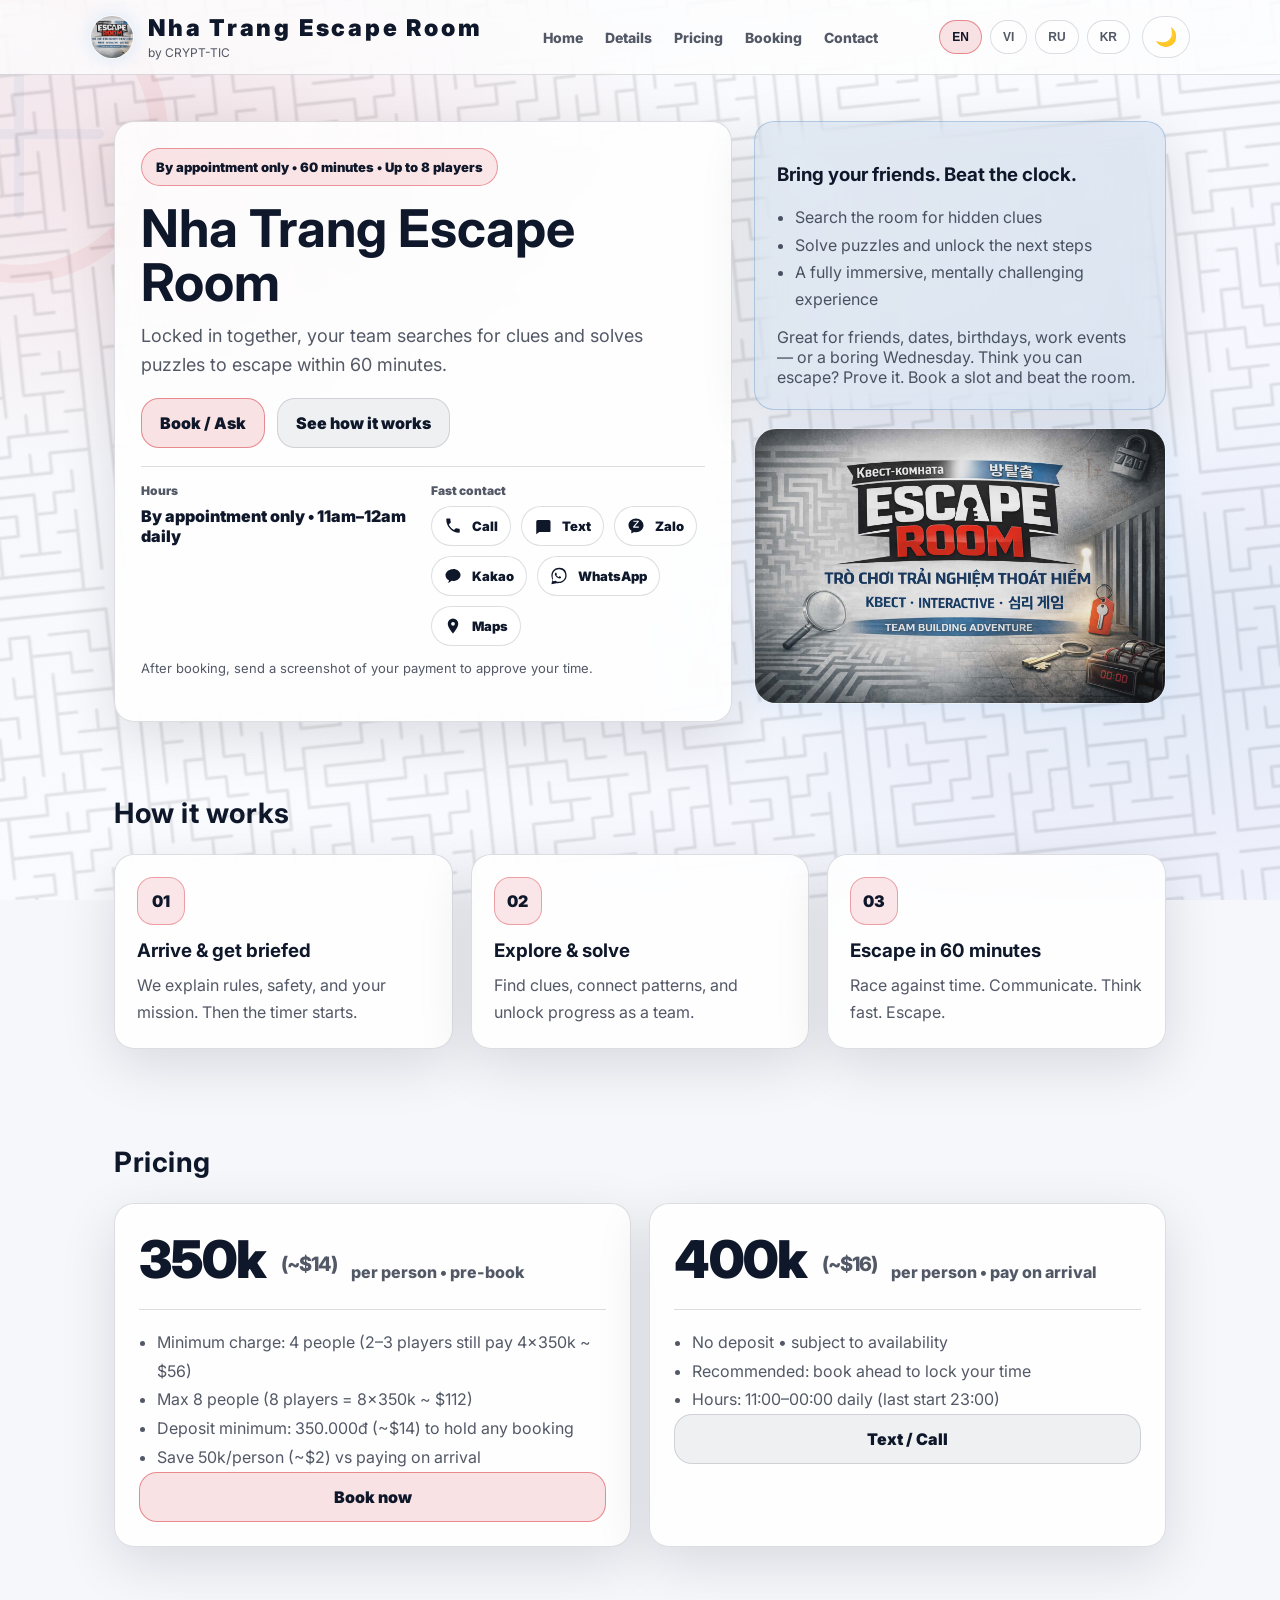
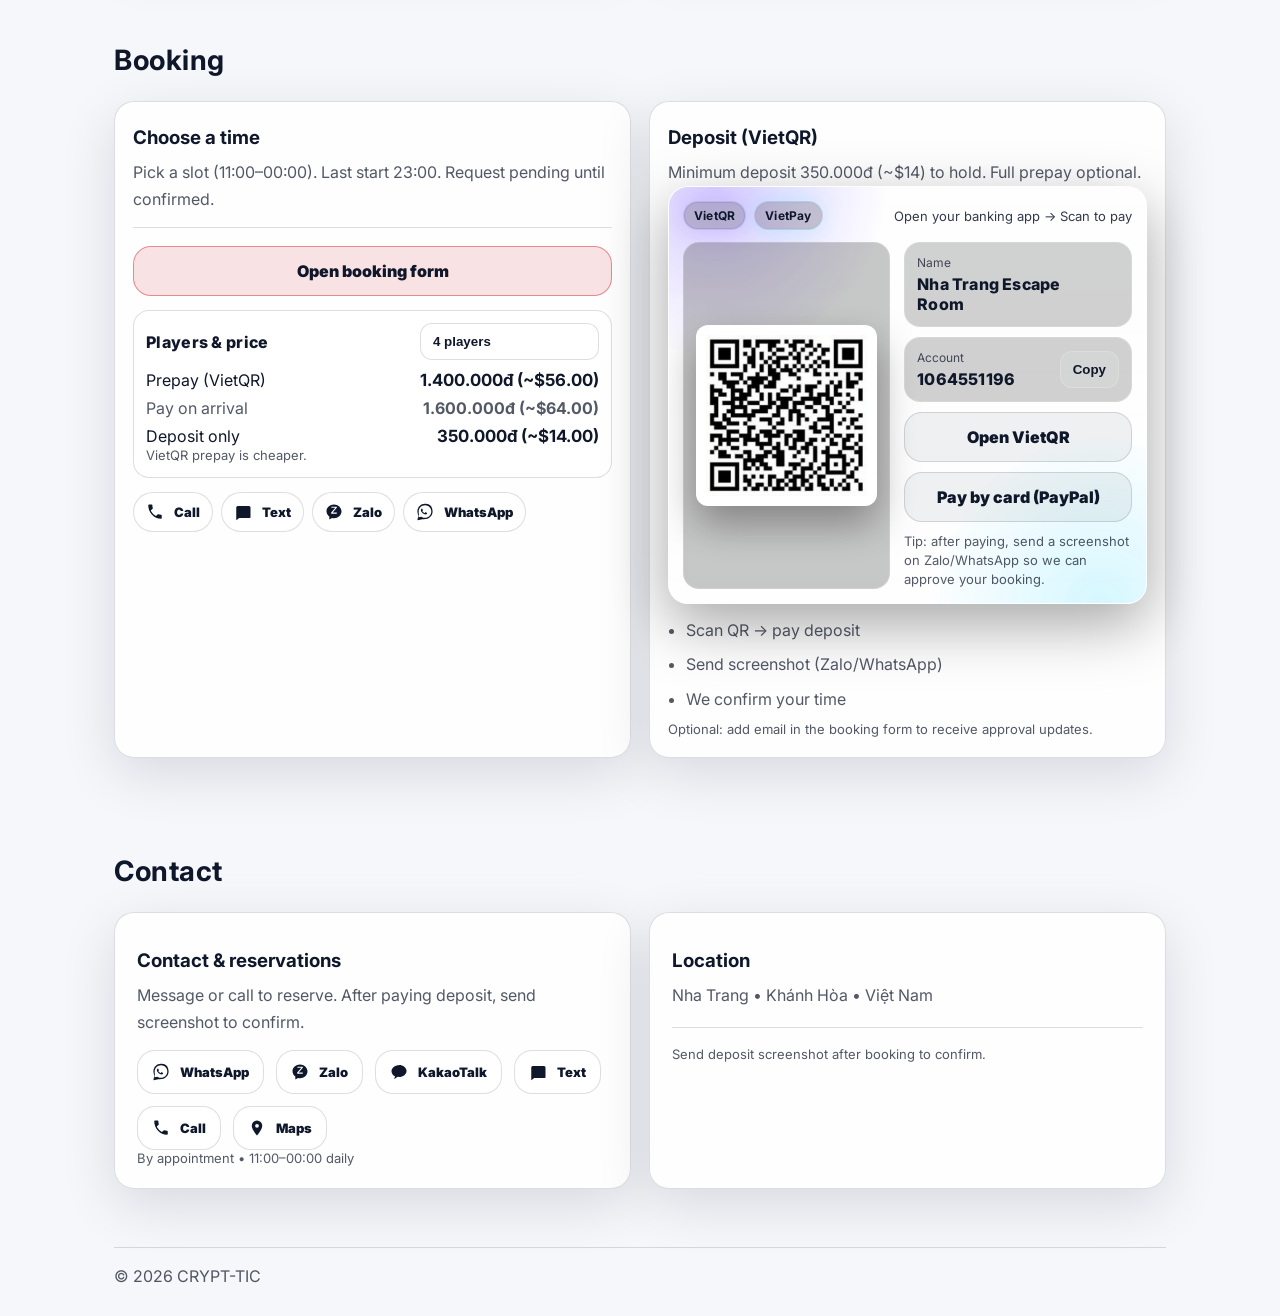
==== commit 327efa52: "Fix pricing output and clean up hero layout" ====
--- a/index.html
+++ b/index.html
@@ -56,9 +56,6 @@
           <a class="btn primary" href="#booking" data-i18n="cta_book">Book / Ask</a>
           <a class="btn ghost" href="#details" data-i18n="cta_learn">See how it works</a>
         </div>
-        <div class="heroMedia">
-          <img src="[data-uri]" alt="Nha Trang Escape Room">
-        </div>
 
         <div class="quick">
           <div class="quick-item">
@@ -83,20 +80,19 @@
       </div>
 
       <div class="hero-side">
-        <div class="panel">
+        <div class="panel panel-dark hero-story">
           <h3 data-i18n="side_title">Bring your friends. Beat the clock.</h3>
           <ul class="bullets">
             <li data-i18n="b1">Search the room for hidden clues</li>
             <li data-i18n="b2">Solve puzzles and unlock the next steps</li>
             <li data-i18n="b3">A fully immersive, mentally challenging experience</li>
           </ul>
-          <div class="note" data-i18n="side_note">Great for friends, dates, birthdays, work events — or a boring Wednesday.</div>
-        </div>
-
-        <div class="panel panel-dark">
-          <h3 data-i18n="challenge_title">Think you can escape?</h3>
-          <p data-i18n="challenge_text">Prove it. Book a slot and beat the room.</p>
-        </div>
+          <div class="note" data-i18n="side_note">Great for friends, dates, birthdays, work events — or a boring Wednesday. Think you can escape? Prove it. Book a slot and beat the room.</div>
+        </div>
+        <div class="heroMedia">
+          <img src="[data-uri]" alt="Nha Trang Escape Room">
+        </div>
+
       </div>
     </section>
 
@@ -126,7 +122,7 @@
       <div class="pricing">
         <div class="price-card">
           <div class="price-top">
-            <div class="price-big">350k</div>
+            <div class="price-big">350k <span class="price-usd">(~$14)</span></div>
             <div class="price-sub" data-i18n="price_prebook_sub">per person • pre-book</div>
           </div>
           <div class="divider"></div>
@@ -141,7 +137,7 @@
 
         <div class="price-card">
           <div class="price-top">
-            <div class="price-big">400k</div>
+            <div class="price-big">400k <span class="price-usd">(~$16)</span></div>
             <div class="price-sub" data-i18n="price_walkin_sub">per person • pay on arrival</div>
           </div>
           <div class="divider"></div>
@@ -197,7 +193,7 @@
 
         <div class="card">
           <h3 data-i18n="booking_deposit_title">Deposit (VietQR)</h3>
-          <p class="muted" data-i18n="booking_deposit_text">Minimum deposit 350.000đ to hold. Full prepay optional.</p>
+          <p class="muted" data-i18n="booking_deposit_text">Minimum deposit 350.000đ (~$14) to hold. Full prepay optional.</p>
                     <div class="paycard">
             <div class="paycard-head">
               <div class="paycard-logos" aria-hidden="true">
--- a/styles.css
+++ b/styles.css
@@ -385,3 +385,12 @@
 
 .heroMedia{margin:14px 0 18px;border-radius:22px;overflow:hidden;border:1px solid rgba(255,255,255,.14);background:rgba(255,255,255,.04);box-shadow:0 0 26px rgba(120,190,255,.18)}
 .heroMedia img{width:100%;height:auto;display:block}
+
+.hero-story .note{margin-top:14px}
+.hero-side .heroMedia{margin-top:0}
+
+.price-usd{font-size:.38em;font-weight:800;color:var(--muted);margin-left:6px;vertical-align:middle;white-space:nowrap}
+@media(max-width:640px){
+  .price-big{line-height:1.05}
+  .price-usd{display:block;margin:6px 0 0;font-size:.34em}
+}
